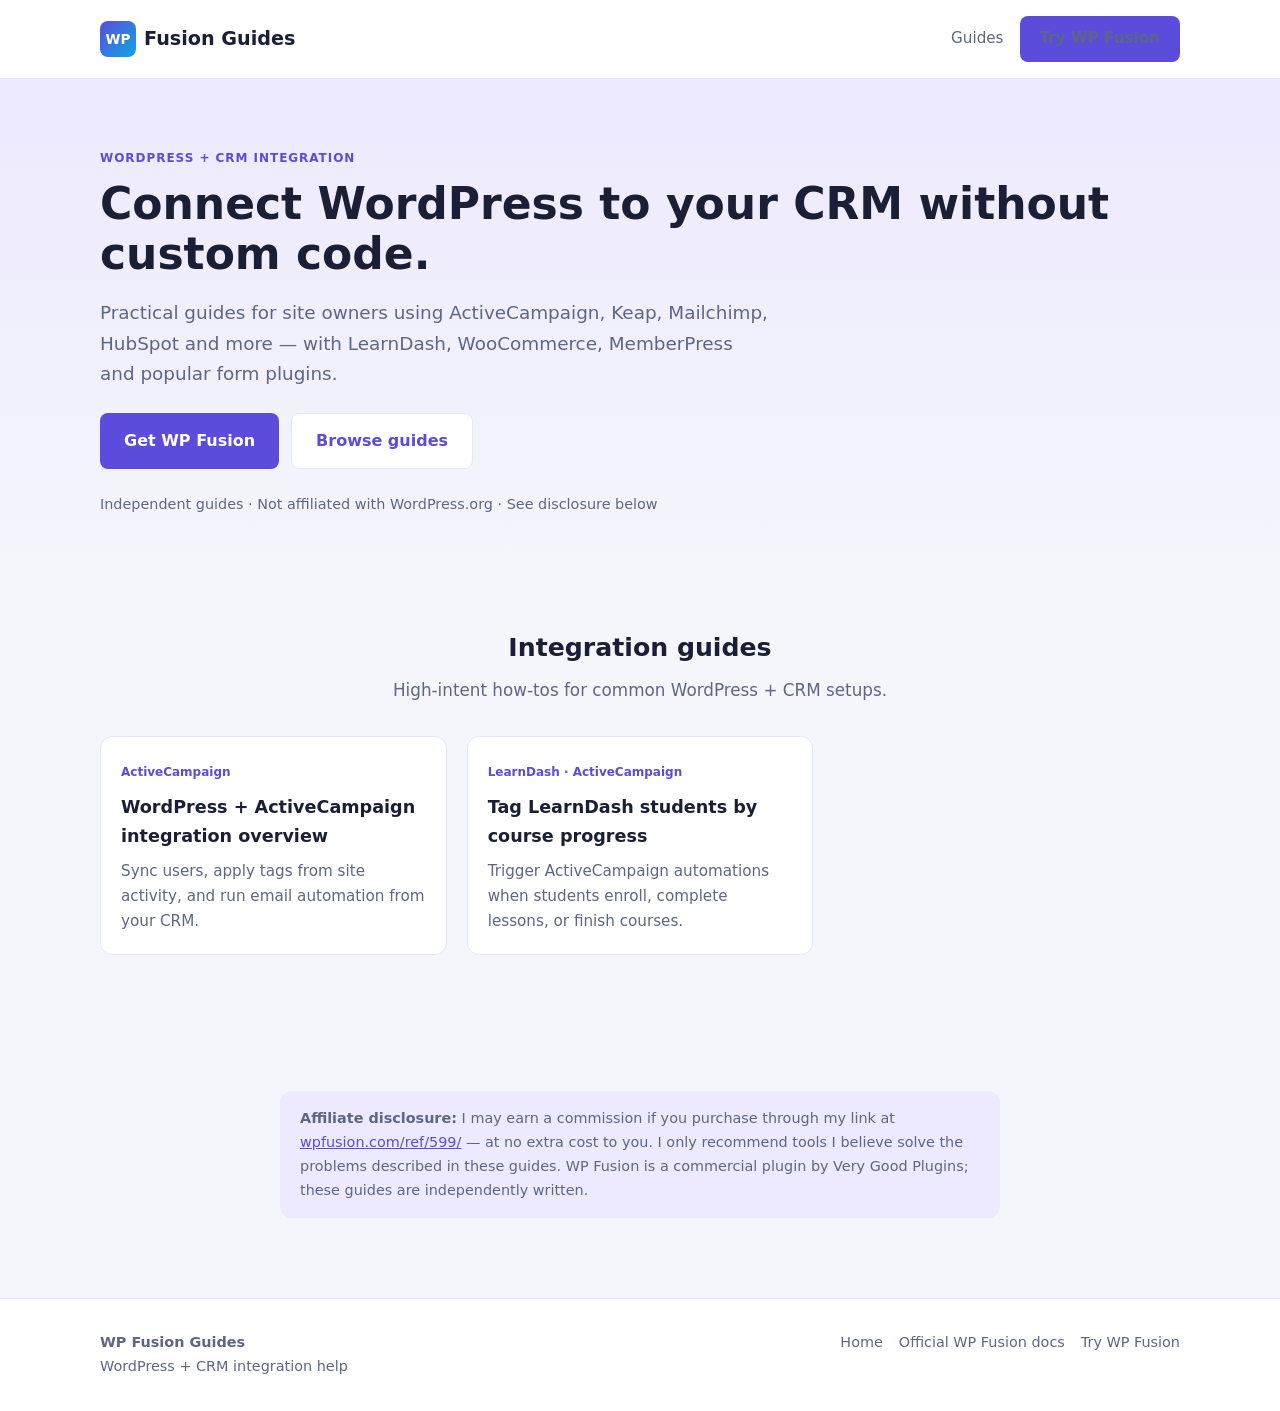
==== site/index.html @ e6961a9c "Initial WP Fusion affiliate marketing automation project. SEO microsite with two integration guides," ====
<!DOCTYPE html>
<html lang="en">
<head>
  <meta charset="UTF-8">
  <meta name="viewport" content="width=device-width, initial-scale=1.0">
  <title>WP Fusion Guides — WordPress + CRM integration help</title>
  <meta name="description" content="Practical guides for connecting WordPress to ActiveCampaign, Keap, Mailchimp, HubSpot and more. LearnDash, WooCommerce, MemberPress and Gravity Forms integration tips.">
  <meta property="og:title" content="WP Fusion Guides — WordPress CRM integration">
  <meta property="og:description" content="Step-by-step guides for WordPress + CRM marketing automation.">
  <meta property="og:type" content="website">
  <meta property="og:url" content="https://gemmabailey03.github.io/wpfusion-guides/">
  <link rel="canonical" href="https://gemmabailey03.github.io/wpfusion-guides/">
  <link rel="stylesheet" href="css/style.css">
  <link rel="icon" href="data:image/svg+xml,<svg xmlns='http://www.w3.org/2000/svg' viewBox='0 0 100 100'><rect fill='%235b4cdb' width='100' height='100' rx='20'/><text x='50' y='62' font-size='36' text-anchor='middle' fill='white' font-family='sans-serif' font-weight='700'>WP</text></svg>">
</head>
<body>
  <header class="site-header">
    <div class="container inner">
      <a class="logo" href="index.html"><span class="logo-mark">WP</span> Fusion Guides</a>
      <nav class="nav">
        <a class="hide-mobile" href="#guides">Guides</a>
        <a class="btn btn-primary" href="https://wpfusion.com/ref/599/" rel="noopener sponsored">Try WP Fusion</a>
      </nav>
    </div>
  </header>

  <main>
    <section class="hero">
      <div class="container">
        <span class="eyebrow">WordPress + CRM integration</span>
        <h1>Connect WordPress to your CRM without custom code.</h1>
        <p class="lead">Practical guides for site owners using ActiveCampaign, Keap, Mailchimp, HubSpot and more — with LearnDash, WooCommerce, MemberPress and popular form plugins.</p>
        <div class="hero-actions">
          <a class="btn btn-primary btn-lg" href="https://wpfusion.com/ref/599/" rel="noopener sponsored">Get WP Fusion</a>
          <a class="btn btn-secondary btn-lg" href="#guides">Browse guides</a>
        </div>
        <p class="hero-note">Independent guides · Not affiliated with WordPress.org · See disclosure below</p>
      </div>
    </section>

    <section id="guides">
      <div class="container">
        <div class="section-title">
          <h2>Integration guides</h2>
          <p>High-intent how-tos for common WordPress + CRM setups.</p>
        </div>
        <div class="guide-grid">
          <a class="guide-card" href="guides/wordpress-activecampaign-integration.html">
            <span class="guide-tag">ActiveCampaign</span>
            <h3>WordPress + ActiveCampaign integration overview</h3>
            <p>Sync users, apply tags from site activity, and run email automation from your CRM.</p>
          </a>
          <a class="guide-card" href="guides/learndash-activecampaign-tags.html">
            <span class="guide-tag">LearnDash · ActiveCampaign</span>
            <h3>Tag LearnDash students by course progress</h3>
            <p>Trigger ActiveCampaign automations when students enroll, complete lessons, or finish courses.</p>
          </a>
        </div>
      </div>
    </section>

    <section>
      <div class="container" style="max-width: 720px;">
        <div class="disclosure-box">
          <strong>Affiliate disclosure:</strong> I may earn a commission if you purchase through my link at
          <a href="https://wpfusion.com/ref/599/" rel="noopener sponsored">wpfusion.com/ref/599/</a> — at no extra cost to you.
          I only recommend tools I believe solve the problems described in these guides.
          WP Fusion is a commercial plugin by Very Good Plugins; these guides are independently written.
        </div>
      </div>
    </section>
  </main>

  <footer class="site-footer">
    <div class="container footer-grid">
      <div><strong>WP Fusion Guides</strong><br>WordPress + CRM integration help</div>
      <div class="footer-links">
        <a href="index.html">Home</a>
        <a href="https://wpfusion.com/documentation/" rel="noopener">Official WP Fusion docs</a>
        <a href="https://wpfusion.com/ref/599/" rel="noopener sponsored">Try WP Fusion</a>
      </div>
    </div>
  </footer>
</body>
</html>
---- site/css/style.css ----
/* WP Fusion Guides — WordPress + CRM integration */

:root {
  --bg: #f4f6fb;
  --surface: #ffffff;
  --text: #1a1f36;
  --muted: #5e6687;
  --border: #e3e8f4;
  --brand: #5b4cdb;
  --brand-dark: #4338ca;
  --brand-soft: #ede9fe;
  --accent: #0ea5e9;
  --radius: 12px;
  --shadow: 0 4px 24px rgba(26, 31, 54, 0.08);
  --font: "Segoe UI", system-ui, -apple-system, BlinkMacSystemFont, sans-serif;
}

*, *::before, *::after { box-sizing: border-box; }

html { scroll-behavior: smooth; }

body {
  margin: 0;
  font-family: var(--font);
  font-size: 1.05rem;
  line-height: 1.65;
  color: var(--text);
  background: var(--bg);
}

a { color: var(--brand); }

.container {
  width: min(1080px, 92vw);
  margin: 0 auto;
}

.site-header {
  background: var(--surface);
  border-bottom: 1px solid var(--border);
  position: sticky;
  top: 0;
  z-index: 10;
}

.site-header .inner {
  display: flex;
  align-items: center;
  justify-content: space-between;
  padding: 1rem 0;
  gap: 1rem;
}

.logo {
  font-weight: 700;
  font-size: 1.2rem;
  color: var(--text);
  text-decoration: none;
  display: flex;
  align-items: center;
  gap: 0.5rem;
}

.logo-mark {
  width: 36px;
  height: 36px;
  border-radius: 8px;
  background: linear-gradient(135deg, var(--brand), var(--accent));
  color: #fff;
  display: grid;
  place-items: center;
  font-size: 0.85rem;
  font-weight: 800;
}

.nav {
  display: flex;
  align-items: center;
  gap: 1rem;
}

.nav a {
  text-decoration: none;
  color: var(--muted);
  font-size: 0.95rem;
}

.nav a:hover { color: var(--brand); }

.btn {
  display: inline-flex;
  align-items: center;
  justify-content: center;
  padding: 0.65rem 1.25rem;
  border-radius: 8px;
  font-weight: 600;
  text-decoration: none;
  border: none;
  cursor: pointer;
  font-size: 0.95rem;
}

.btn-primary {
  background: var(--brand);
  color: #fff;
}

.btn-primary:hover {
  background: var(--brand-dark);
  color: #fff;
}

.btn-secondary {
  background: var(--surface);
  color: var(--brand);
  border: 1px solid var(--border);
}

.btn-lg { padding: 0.85rem 1.5rem; font-size: 1rem; }

.hero {
  padding: 4rem 0 3rem;
  background: linear-gradient(180deg, var(--brand-soft) 0%, var(--bg) 100%);
}

.hero h1 {
  font-size: clamp(1.85rem, 4vw, 2.75rem);
  line-height: 1.15;
  margin: 0.5rem 0 1rem;
}

.lead {
  font-size: 1.15rem;
  color: var(--muted);
  max-width: 42rem;
}

.eyebrow {
  text-transform: uppercase;
  letter-spacing: 0.08em;
  font-size: 0.75rem;
  font-weight: 700;
  color: var(--brand);
}

.hero-actions {
  display: flex;
  flex-wrap: wrap;
  gap: 0.75rem;
  margin: 1.5rem 0;
}

.hero-note {
  font-size: 0.9rem;
  color: var(--muted);
}

section { padding: 3rem 0; }

.section-title {
  text-align: center;
  max-width: 640px;
  margin: 0 auto 2rem;
}

.section-title h2 { margin: 0 0 0.5rem; }

.section-title p { color: var(--muted); margin: 0; }

.guide-grid {
  display: grid;
  grid-template-columns: repeat(auto-fill, minmax(280px, 1fr));
  gap: 1.25rem;
}

.guide-card {
  background: var(--surface);
  border: 1px solid var(--border);
  border-radius: var(--radius);
  padding: 1.25rem;
  text-decoration: none;
  color: inherit;
  transition: box-shadow 0.2s, border-color 0.2s;
}

.guide-card:hover {
  box-shadow: var(--shadow);
  border-color: var(--brand);
}

.guide-card h3 {
  margin: 0.5rem 0;
  font-size: 1.1rem;
  color: var(--text);
}

.guide-card p {
  margin: 0;
  font-size: 0.95rem;
  color: var(--muted);
}

.guide-tag {
  font-size: 0.75rem;
  font-weight: 600;
  color: var(--brand);
}

.legal-page { padding: 2.5rem 0 4rem; }

.legal-page h1 {
  font-size: clamp(1.6rem, 3vw, 2.2rem);
  line-height: 1.2;
}

.legal-page h2 {
  margin-top: 2rem;
  font-size: 1.35rem;
}

.updated {
  color: var(--muted);
  font-size: 0.9rem;
}

.disclosure-box {
  margin-top: 2.5rem;
  padding: 1rem 1.25rem;
  background: var(--brand-soft);
  border-radius: var(--radius);
  font-size: 0.9rem;
  color: var(--muted);
}

.cta-block {
  margin: 2.5rem 0;
  padding: 1.5rem;
  background: var(--surface);
  border: 1px solid var(--border);
  border-radius: var(--radius);
}

.site-footer {
  background: var(--surface);
  border-top: 1px solid var(--border);
  padding: 2rem 0;
  margin-top: 2rem;
}

.footer-grid {
  display: flex;
  flex-wrap: wrap;
  justify-content: space-between;
  gap: 1rem;
  font-size: 0.9rem;
  color: var(--muted);
}

.footer-links {
  display: flex;
  flex-wrap: wrap;
  gap: 1rem;
}

.footer-links a {
  color: var(--muted);
  text-decoration: none;
}

.footer-links a:hover { color: var(--brand); }

@media (max-width: 640px) {
  .hide-mobile { display: none; }
}
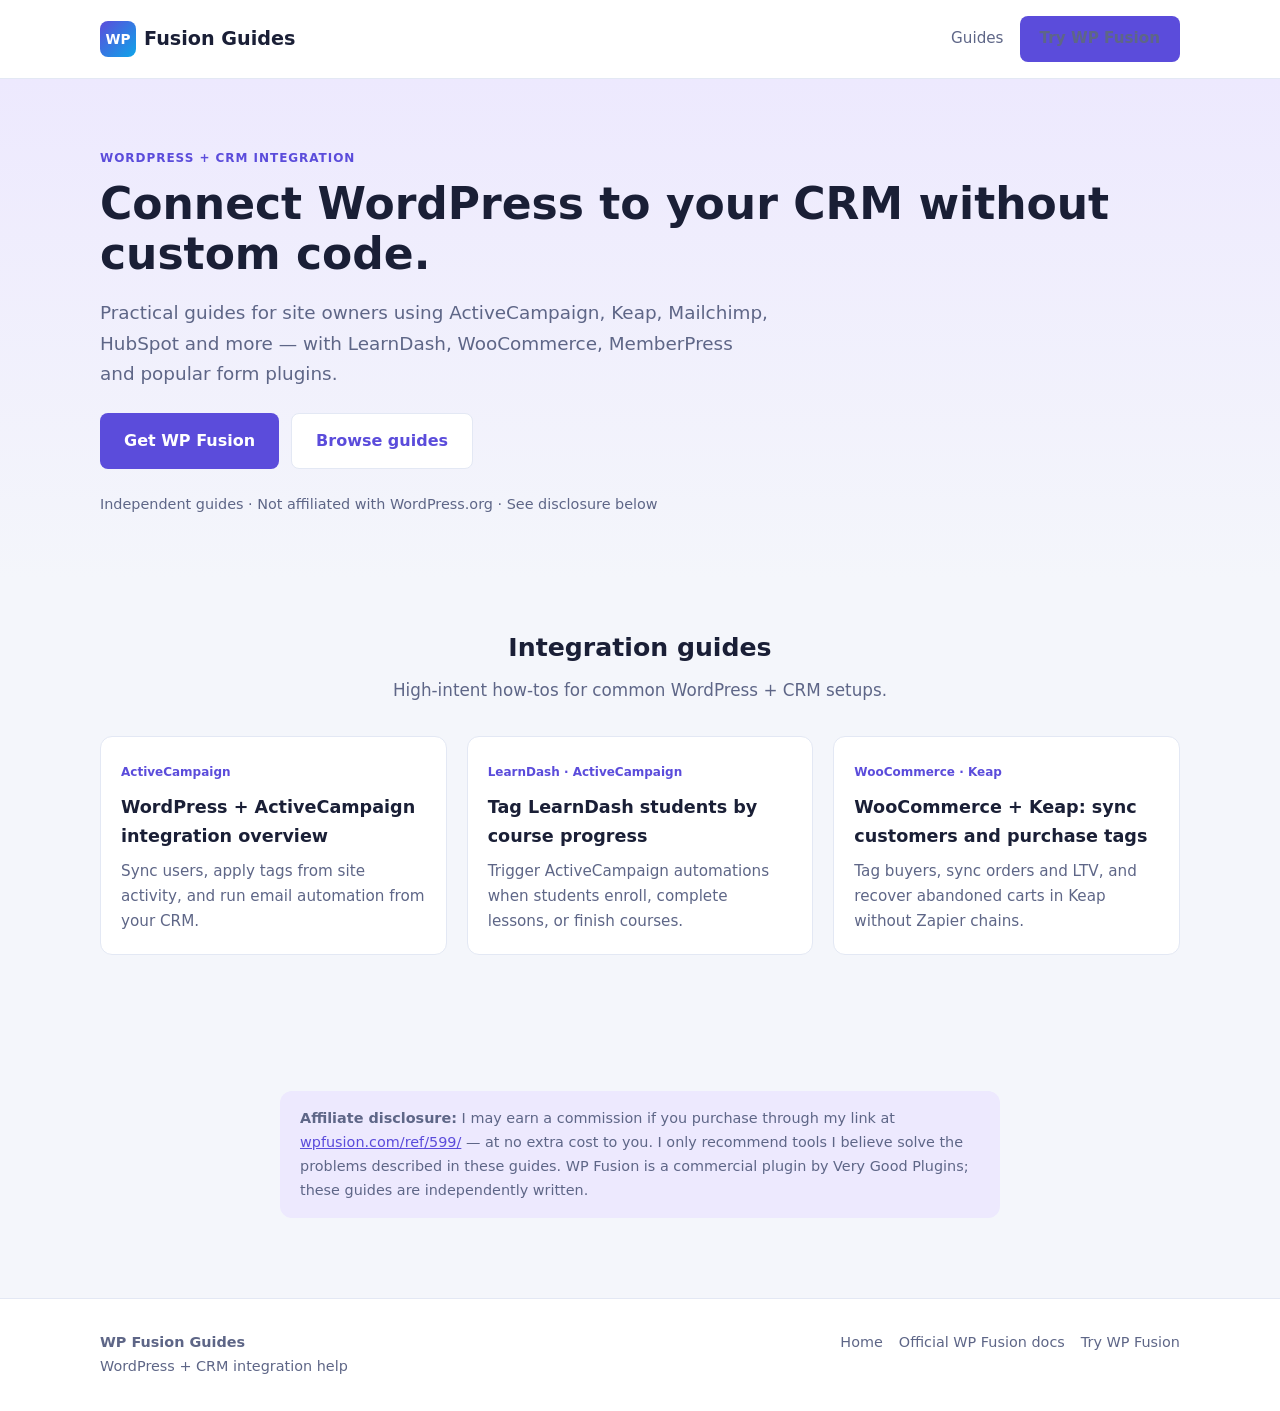
==== commit 3b12c358: "Publish WooCommerce + Keap integration guide (Tue 30 Jun). Adds SEO guide #3 with affiliate disclosu" ====
--- a/site/index.html
+++ b/site/index.html
@@ -55,6 +55,11 @@
             <h3>Tag LearnDash students by course progress</h3>
             <p>Trigger ActiveCampaign automations when students enroll, complete lessons, or finish courses.</p>
           </a>
+          <a class="guide-card" href="guides/woocommerce-keap-integration.html">
+            <span class="guide-tag">WooCommerce · Keap</span>
+            <h3>WooCommerce + Keap: sync customers and purchase tags</h3>
+            <p>Tag buyers, sync orders and LTV, and recover abandoned carts in Keap without Zapier chains.</p>
+          </a>
         </div>
       </div>
     </section>
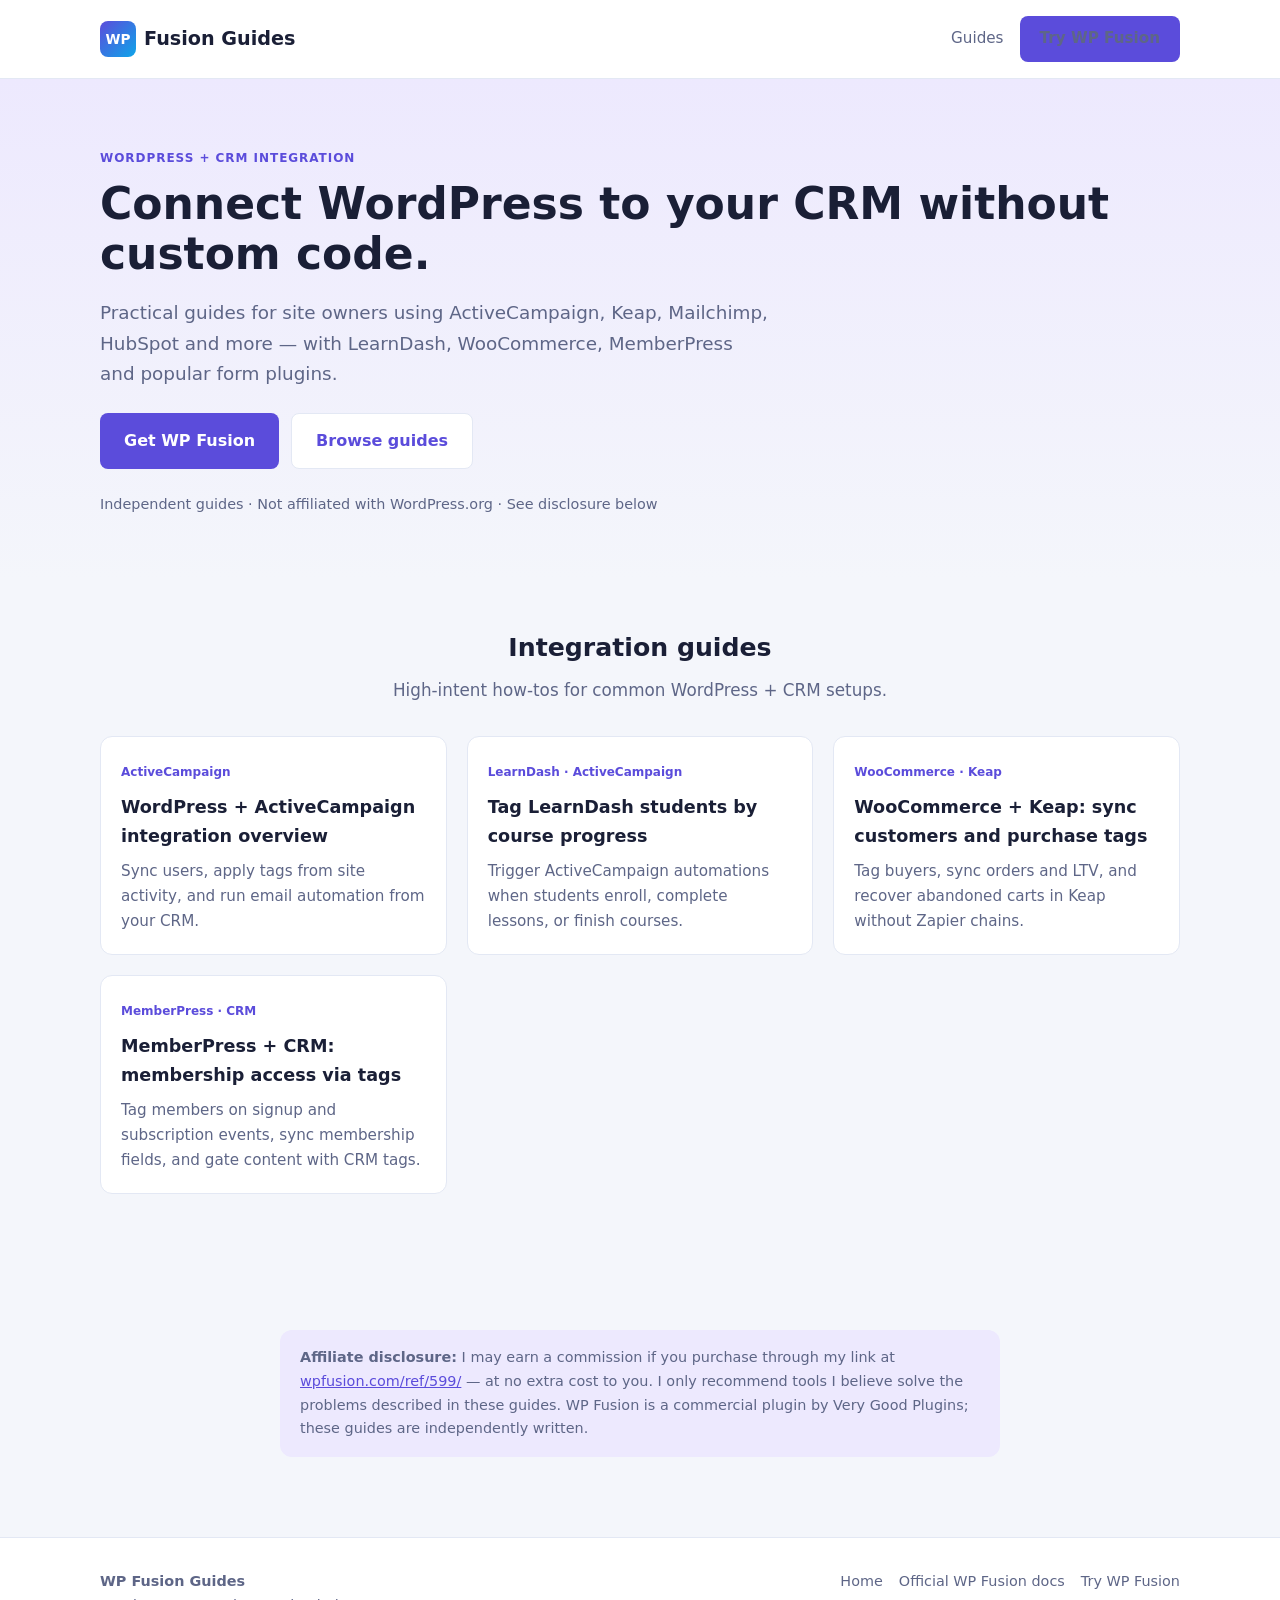
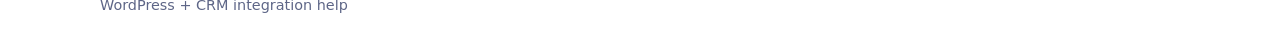
==== commit bd33b6fe: "Publish MemberPress + CRM integration guide (Tue 30 Jun SEO run). Adds guide #4 to the content queue" ====
--- a/site/index.html
+++ b/site/index.html
@@ -60,6 +60,11 @@
             <h3>WooCommerce + Keap: sync customers and purchase tags</h3>
             <p>Tag buyers, sync orders and LTV, and recover abandoned carts in Keap without Zapier chains.</p>
           </a>
+          <a class="guide-card" href="guides/memberpress-crm-tags.html">
+            <span class="guide-tag">MemberPress · CRM</span>
+            <h3>MemberPress + CRM: membership access via tags</h3>
+            <p>Tag members on signup and subscription events, sync membership fields, and gate content with CRM tags.</p>
+          </a>
         </div>
       </div>
     </section>
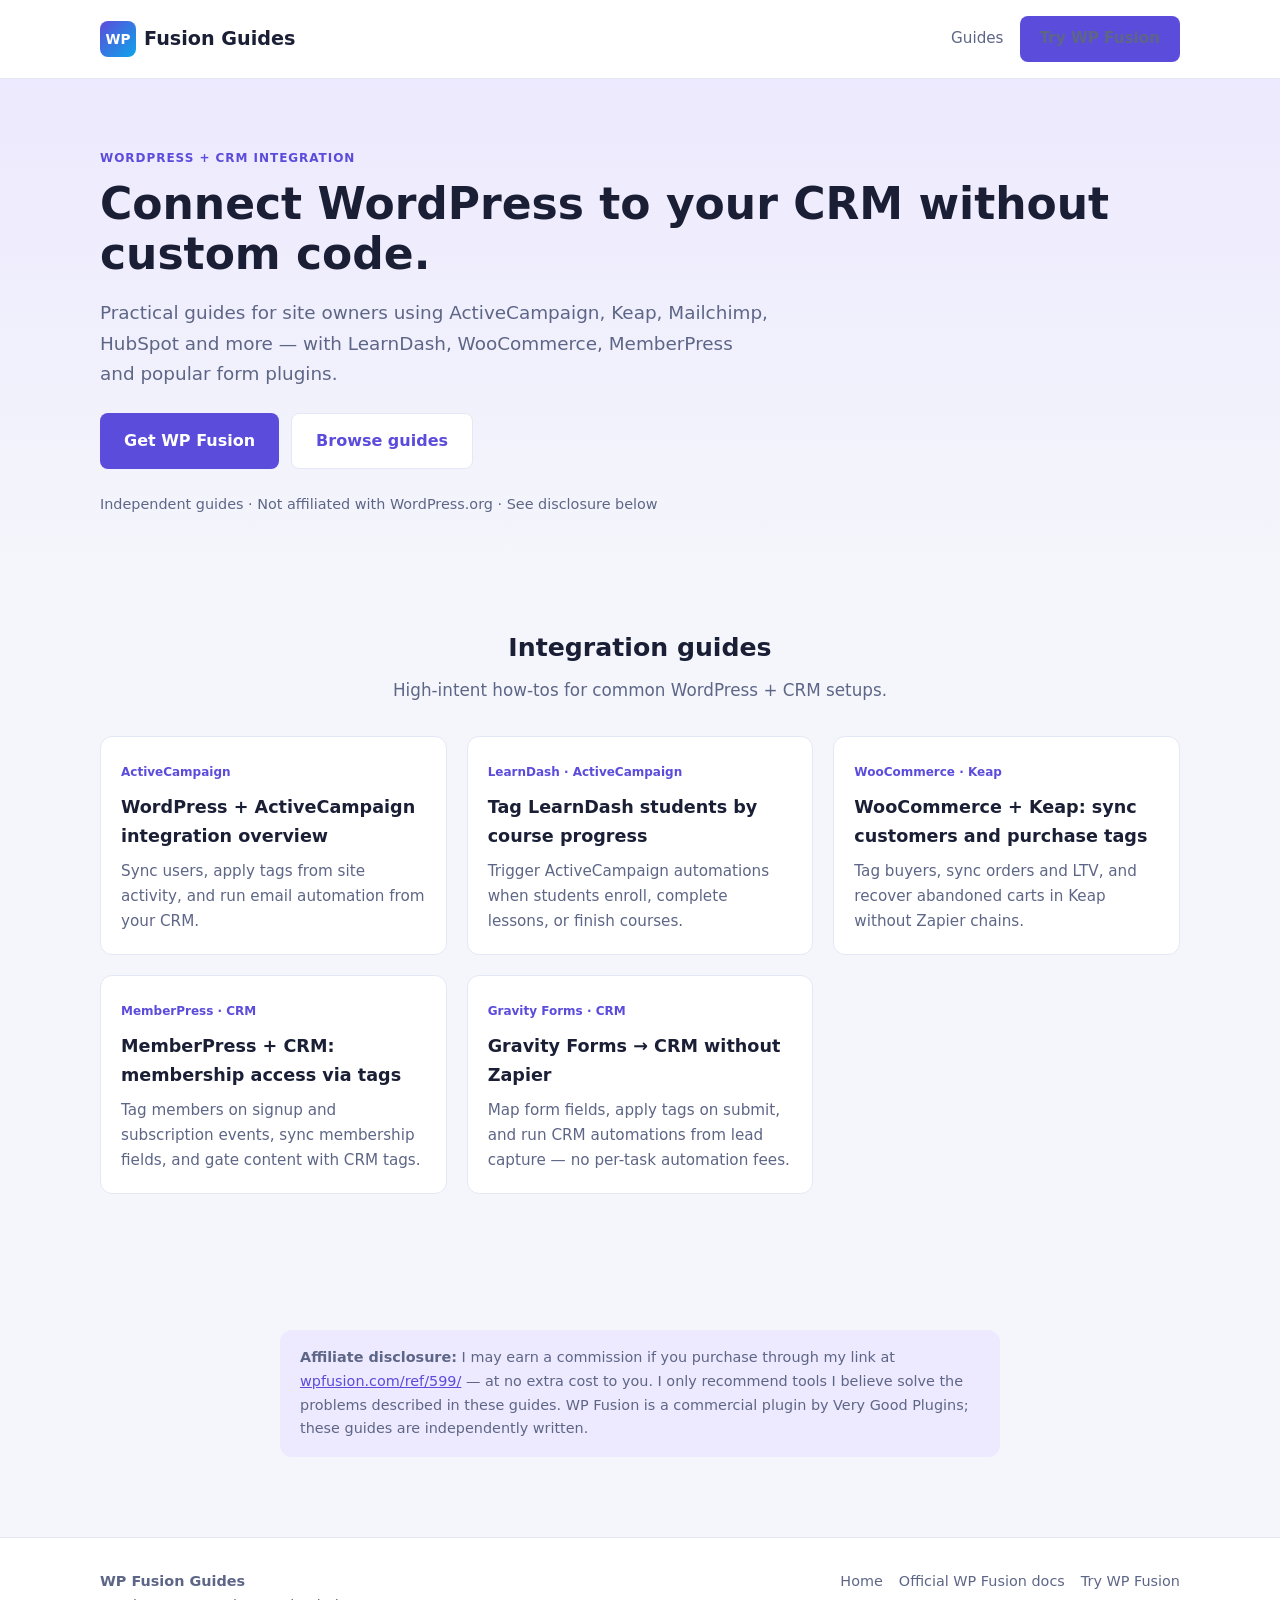
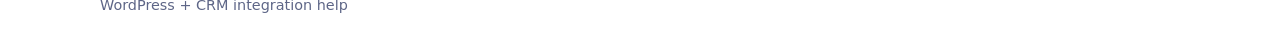
==== commit 35b3064d: "Publish Gravity Forms CRM integration guide (queue #5). Adds high-intent SEO content for gravity for" ====
--- a/site/index.html
+++ b/site/index.html
@@ -1,6 +1,12 @@
 <!DOCTYPE html>
 <html lang="en">
 <head>
+<!-- wpf-measurement -->
+  <script async src="https://www.googletagmanager.com/gtag/js?id=G-9MG9GLR8RF"></script>
+  <script src="js/analytics-config.js"></script>
+  <script src="js/analytics.js"></script>
+<!-- / wpf-measurement -->
+
   <meta charset="UTF-8">
   <meta name="viewport" content="width=device-width, initial-scale=1.0">
   <title>WP Fusion Guides — WordPress + CRM integration help</title>
@@ -65,6 +71,11 @@
             <h3>MemberPress + CRM: membership access via tags</h3>
             <p>Tag members on signup and subscription events, sync membership fields, and gate content with CRM tags.</p>
           </a>
+          <a class="guide-card" href="guides/gravity-forms-crm-without-zapier.html">
+            <span class="guide-tag">Gravity Forms · CRM</span>
+            <h3>Gravity Forms → CRM without Zapier</h3>
+            <p>Map form fields, apply tags on submit, and run CRM automations from lead capture — no per-task automation fees.</p>
+          </a>
         </div>
       </div>
     </section>
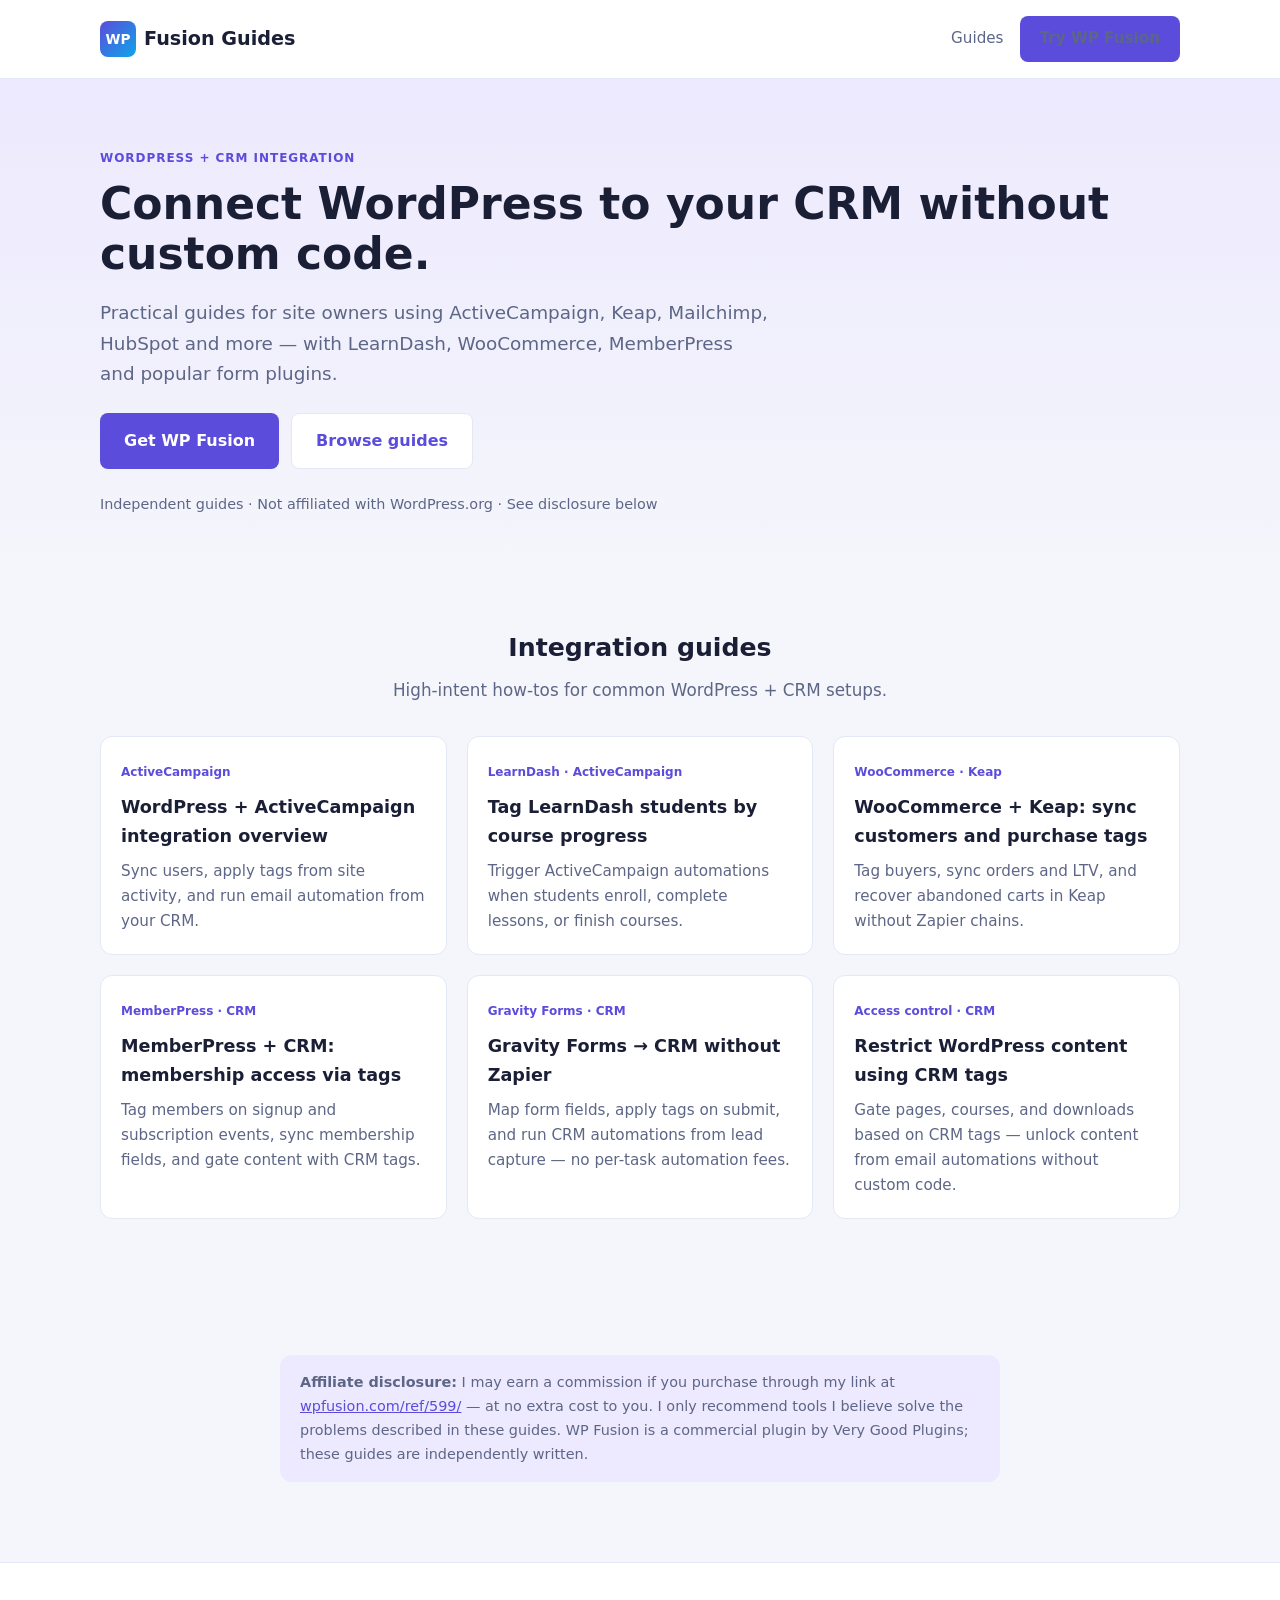
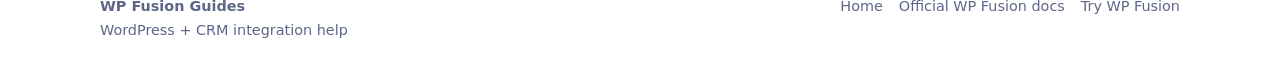
==== commit bda03cdc: "Publish CRM tag access control guide (queue #6). Adds high-intent SEO content for restricting WordPr" ====
--- a/site/index.html
+++ b/site/index.html
@@ -76,6 +76,11 @@
             <h3>Gravity Forms → CRM without Zapier</h3>
             <p>Map form fields, apply tags on submit, and run CRM automations from lead capture — no per-task automation fees.</p>
           </a>
+          <a class="guide-card" href="guides/restrict-wordpress-content-crm-tags.html">
+            <span class="guide-tag">Access control · CRM</span>
+            <h3>Restrict WordPress content using CRM tags</h3>
+            <p>Gate pages, courses, and downloads based on CRM tags — unlock content from email automations without custom code.</p>
+          </a>
         </div>
       </div>
     </section>
